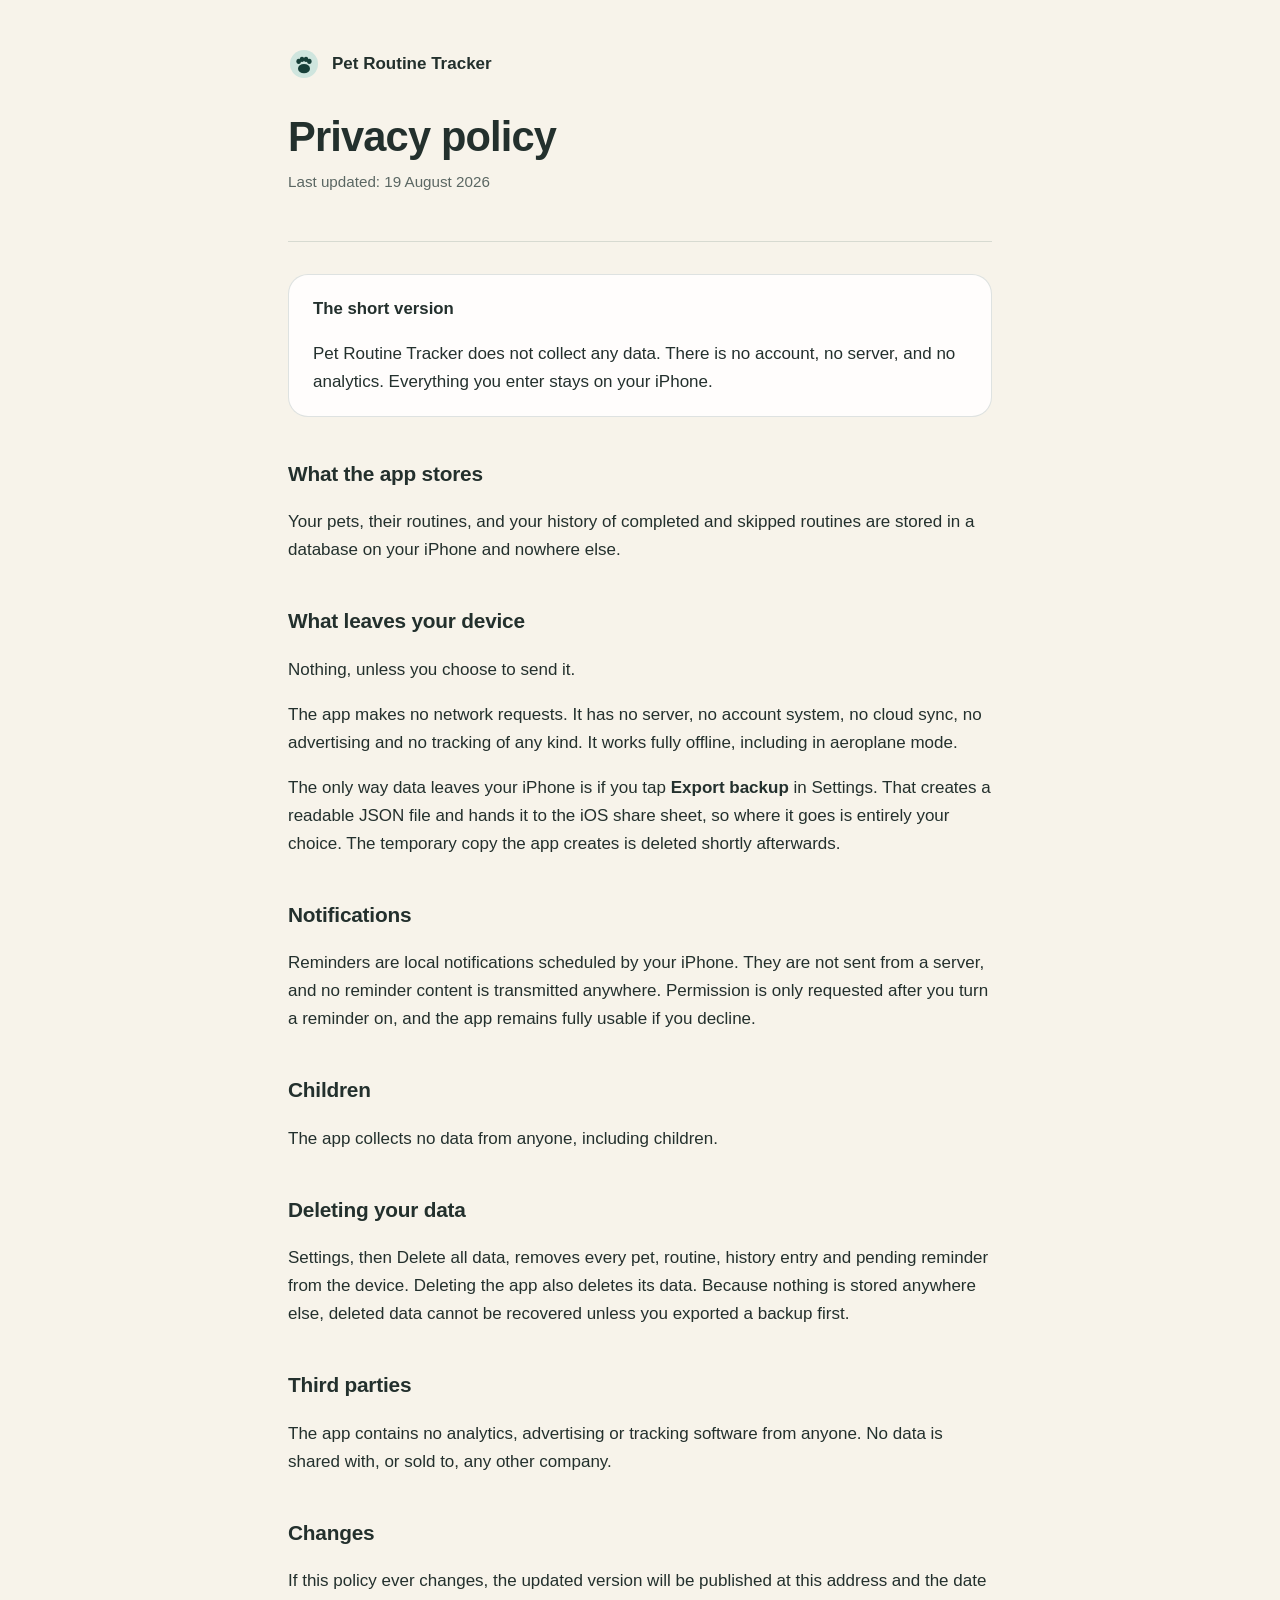
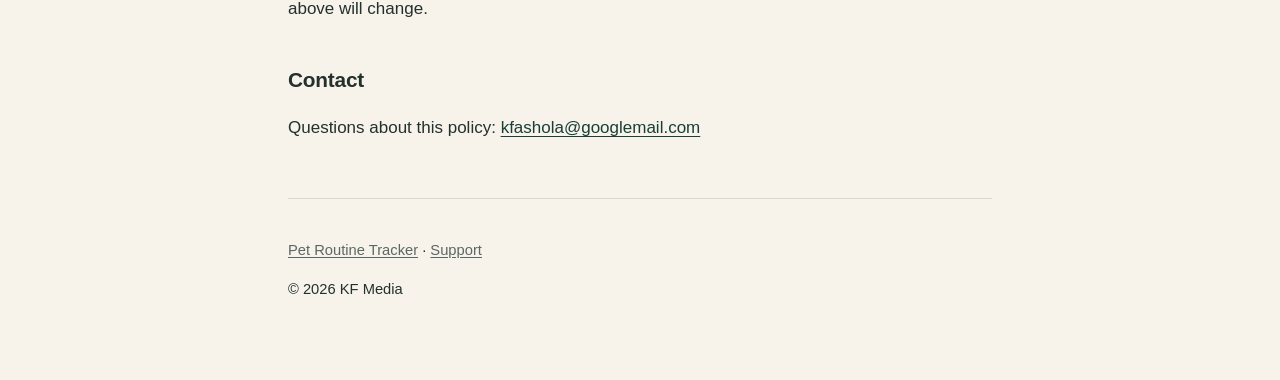
==== privacy.html @ 745506e7 "Add privacy policy and support pages for Pet Routine Tracker" ====
<!DOCTYPE html>
<html lang="en-GB">
<head>
<meta charset="utf-8">
<meta name="viewport" content="width=device-width, initial-scale=1">
<title>Privacy Policy | Pet Routine Tracker</title>
<meta name="description" content="Pet Routine Tracker does not collect any data. Everything stays on your iPhone.">
<link rel="stylesheet" href="style.css">
</head>
<body>
<div class="wrap">

<header>
  <a class="mark" href="./">
    <svg width="32" height="32" viewBox="0 0 48 48" role="img" aria-label="Pet Routine Tracker">
      <circle cx="24" cy="24" r="21" fill="#cfe5de"/>
      <ellipse cx="24" cy="31" rx="9" ry="7" fill="#173f38"/>
      <ellipse cx="16" cy="20" rx="3.4" ry="4" fill="#173f38"/>
      <ellipse cx="21" cy="17" rx="3.4" ry="4" fill="#173f38"/>
      <ellipse cx="27" cy="17" rx="3.4" ry="4" fill="#173f38"/>
      <ellipse cx="32" cy="20" rx="3.4" ry="4" fill="#173f38"/>
    </svg>
    <strong>Pet Routine Tracker</strong>
  </a>

  <h1>Privacy policy</h1>
  <p class="updated">Last updated: 19 August 2026</p>
</header>

<div class="card">
  <h3>The short version</h3>
  <p>
    Pet Routine Tracker does not collect any data. There is no account, no
    server, and no analytics. Everything you enter stays on your iPhone.
  </p>
</div>

<h2>What the app stores</h2>
<p>
  Your pets, their routines, and your history of completed and skipped
  routines are stored in a database on your iPhone and nowhere else.
</p>

<h2>What leaves your device</h2>
<p>Nothing, unless you choose to send it.</p>
<p>
  The app makes no network requests. It has no server, no account system, no
  cloud sync, no advertising and no tracking of any kind. It works fully
  offline, including in aeroplane mode.
</p>
<p>
  The only way data leaves your iPhone is if you tap <strong>Export
  backup</strong> in Settings. That creates a readable JSON file and hands
  it to the iOS share sheet, so where it goes is entirely your choice. The
  temporary copy the app creates is deleted shortly afterwards.
</p>

<h2>Notifications</h2>
<p>
  Reminders are local notifications scheduled by your iPhone. They are not
  sent from a server, and no reminder content is transmitted anywhere.
  Permission is only requested after you turn a reminder on, and the app
  remains fully usable if you decline.
</p>

<h2>Children</h2>
<p>The app collects no data from anyone, including children.</p>

<h2>Deleting your data</h2>
<p>
  Settings, then Delete all data, removes every pet, routine, history entry
  and pending reminder from the device. Deleting the app also deletes its
  data. Because nothing is stored anywhere else, deleted data cannot be
  recovered unless you exported a backup first.
</p>

<h2>Third parties</h2>
<p>
  The app contains no analytics, advertising or tracking software from
  anyone. No data is shared with, or sold to, any other company.
</p>

<h2>Changes</h2>
<p>
  If this policy ever changes, the updated version will be published at this
  address and the date above will change.
</p>

<h2>Contact</h2>
<p>
  Questions about this policy:
  <a href="mailto:kfashola@googlemail.com">kfashola@googlemail.com</a>
</p>

<footer>
  <p><a href="./">Pet Routine Tracker</a> &middot; <a href="support.html">Support</a></p>
  <p>&copy; 2026 KF Media</p>
</footer>

</div>
</body>
</html>
---- style.css ----
/* Pet Routine Tracker — shared page styling.
   Self-contained: no webfonts, no CDNs, no trackers. The app promises
   nothing phones home, and these pages keep that promise too. */

:root {
  --cream: #f7f3ea;
  --paper: #fffdfc;
  --forest: #173f38;
  --ink: #23302d;
  --muted: #5b6763;
  --seafoam: #cfe5de;
  --coral: #f27b5b;
  --hairline: rgba(23, 63, 56, 0.14);
}

* {
  box-sizing: border-box;
}

body {
  margin: 0;
  padding: 0 1.25rem 4rem;
  background: var(--cream);
  color: var(--ink);
  font: 17px/1.65 -apple-system, BlinkMacSystemFont, "Segoe UI", Roboto,
    Helvetica, Arial, sans-serif;
  -webkit-text-size-adjust: 100%;
  /* Never break words with a hyphen at the end of a line. */
  hyphens: none;
  -webkit-hyphens: none;
}

.wrap {
  max-width: 44rem;
  margin: 0 auto;
}

header {
  padding: 3rem 0 2rem;
  border-bottom: 1px solid var(--hairline);
  margin-bottom: 2rem;
}

.mark {
  display: inline-flex;
  align-items: center;
  gap: 0.75rem;
  text-decoration: none;
  color: inherit;
}

.mark svg {
  flex: none;
}

h1 {
  font-size: clamp(1.9rem, 5vw, 2.6rem);
  line-height: 1.15;
  letter-spacing: -0.02em;
  margin: 1.5rem 0 0.5rem;
}

h2 {
  font-size: 1.3rem;
  letter-spacing: -0.01em;
  margin: 2.5rem 0 0.6rem;
}

h3 {
  font-size: 1.05rem;
  margin: 1.75rem 0 0.35rem;
}

p,
li {
  color: var(--ink);
}

.lede {
  font-size: 1.15rem;
  color: var(--muted);
}

.updated {
  color: var(--muted);
  font-size: 0.95rem;
  margin-top: 0;
}

a {
  color: var(--forest);
  text-underline-offset: 0.15em;
}

a:hover {
  color: var(--coral);
}

.card {
  background: var(--paper);
  border: 1px solid var(--hairline);
  border-radius: 20px;
  padding: 1.25rem 1.5rem;
  margin: 1.25rem 0;
}

.card h3 {
  margin-top: 0;
}

.card p:last-child {
  margin-bottom: 0;
}

.pill {
  display: inline-block;
  background: var(--seafoam);
  color: var(--forest);
  border-radius: 999px;
  padding: 0.25rem 0.85rem;
  font-size: 0.9rem;
  font-weight: 600;
}

.links {
  display: flex;
  flex-wrap: wrap;
  gap: 0.75rem;
  margin: 2rem 0 0;
  padding: 0;
  list-style: none;
}

.links a {
  display: inline-block;
  background: var(--forest);
  color: var(--paper);
  text-decoration: none;
  border-radius: 14px;
  padding: 0.7rem 1.15rem;
  font-weight: 600;
}

.links a:hover {
  background: #0f2f2a;
  color: var(--paper);
}

footer {
  margin-top: 3.5rem;
  padding-top: 1.5rem;
  border-top: 1px solid var(--hairline);
  color: var(--muted);
  font-size: 0.92rem;
}

footer a {
  color: var(--muted);
}

@media (prefers-color-scheme: dark) {
  :root {
    --cream: #121a18;
    --paper: #1b2523;
    --forest: #8fd3c1;
    --ink: #edf2ef;
    --muted: #a6b3ae;
    --seafoam: #2f4e47;
    --hairline: rgba(153, 196, 183, 0.18);
  }

  .links a {
    background: var(--forest);
    color: #0c1917;
  }

  .links a:hover {
    background: #a8ddcf;
    color: #0c1917;
  }
}
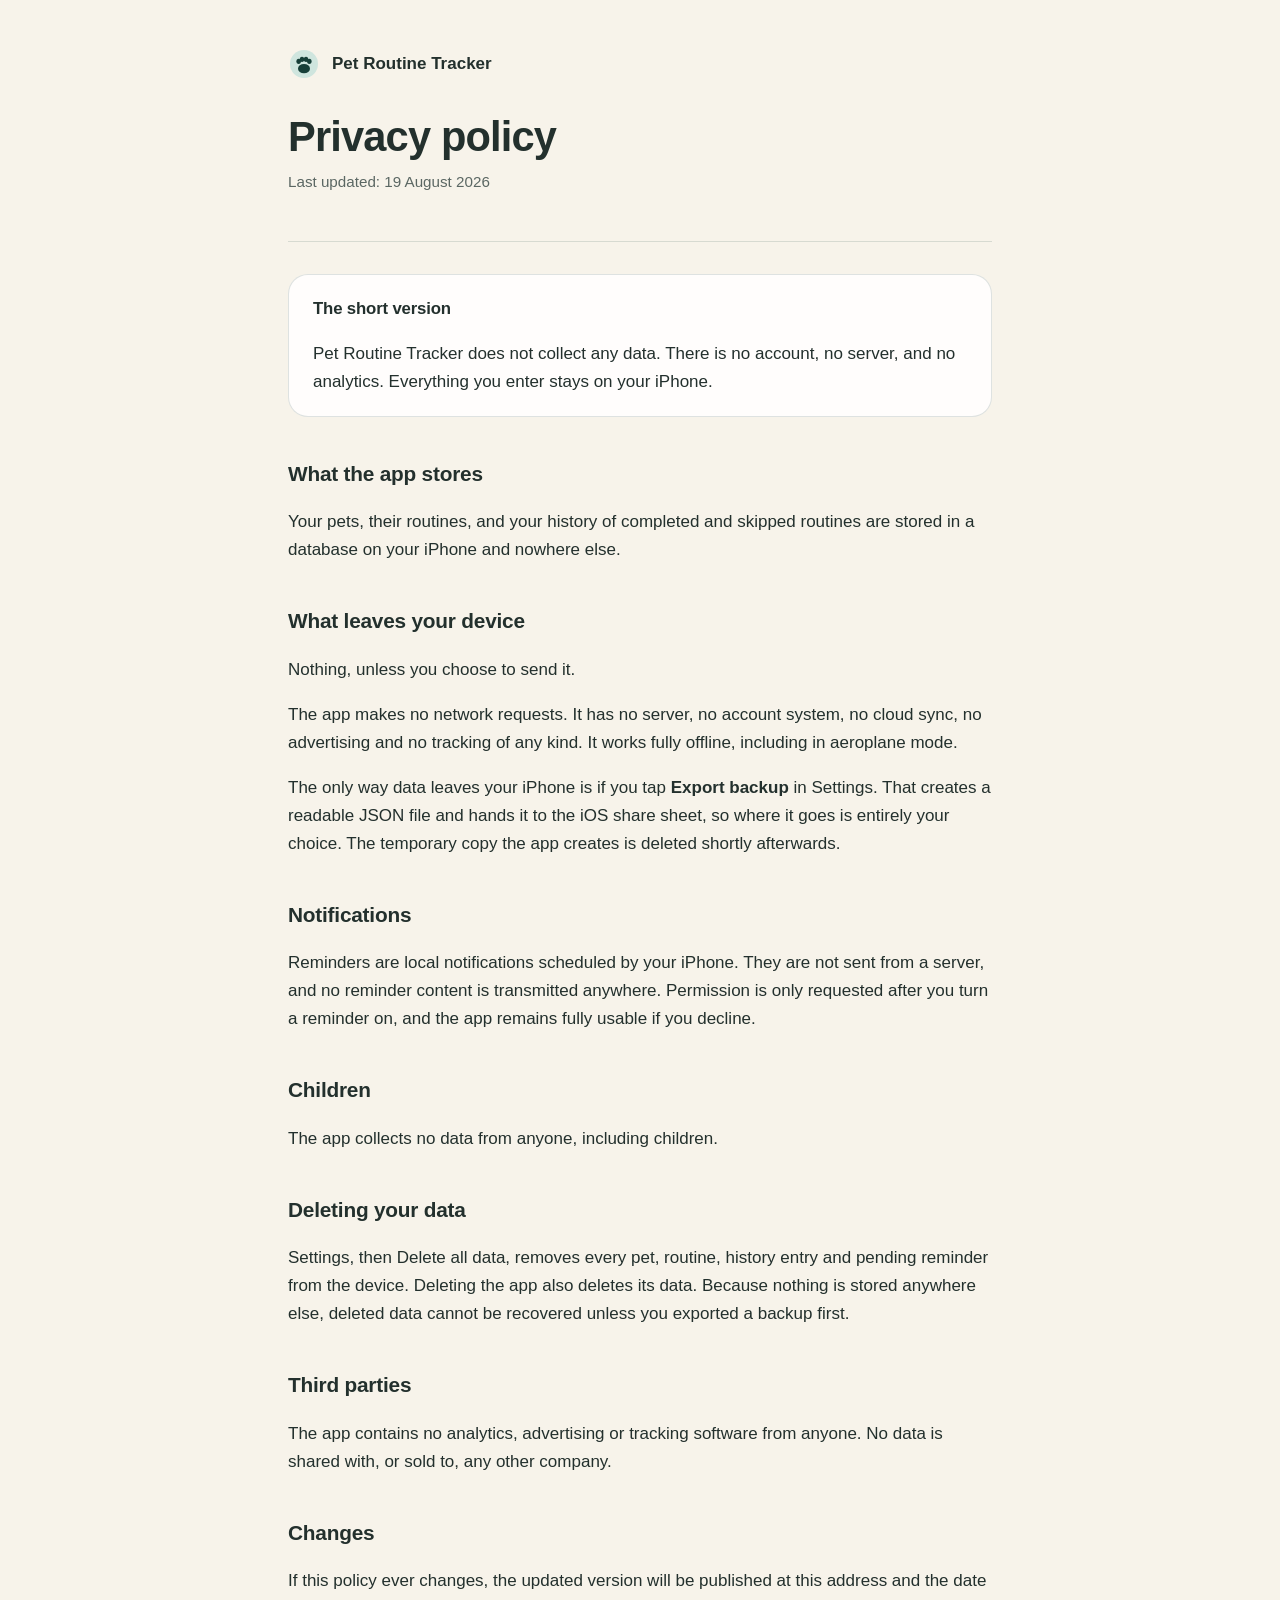
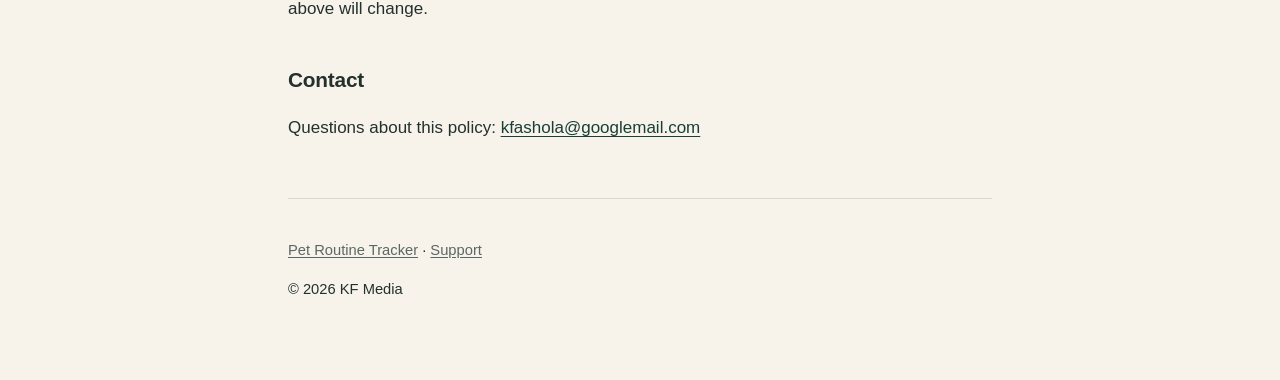
==== commit e36eff71: "Accessibility, share tags and App Store link Adds a skip link and main landmark, fixes heading order" ====
--- a/privacy.html
+++ b/privacy.html
@@ -5,14 +5,22 @@
 <meta name="viewport" content="width=device-width, initial-scale=1">
 <title>Privacy Policy | Pet Routine Tracker</title>
 <meta name="description" content="Pet Routine Tracker does not collect any data. Everything stays on your iPhone.">
+<link rel="canonical" href="https://kdevelopment2026.github.io/pet-routine-tracker/privacy.html">
+<meta name="apple-itunes-app" content="app-id=6803073757">
+<meta property="og:type" content="website">
+<meta property="og:title" content="Privacy Policy | Pet Routine Tracker">
+<meta property="og:description" content="Pet Routine Tracker does not collect any data. Everything stays on your iPhone.">
+<meta property="og:url" content="https://kdevelopment2026.github.io/pet-routine-tracker/privacy.html">
+<link rel="icon" href="data:image/svg+xml,%3Csvg xmlns=%27http://www.w3.org/2000/svg%27 viewBox=%270 0 48 48%27%3E%3Ccircle cx=%2724%27 cy=%2724%27 r=%2721%27 fill=%27%23cfe5de%27/%3E%3Cellipse cx=%2724%27 cy=%2731%27 rx=%279%27 ry=%277%27 fill=%27%23173f38%27/%3E%3Cellipse cx=%2716%27 cy=%2720%27 rx=%273.4%27 ry=%274%27 fill=%27%23173f38%27/%3E%3Cellipse cx=%2721%27 cy=%2717%27 rx=%273.4%27 ry=%274%27 fill=%27%23173f38%27/%3E%3Cellipse cx=%2727%27 cy=%2717%27 rx=%273.4%27 ry=%274%27 fill=%27%23173f38%27/%3E%3Cellipse cx=%2732%27 cy=%2720%27 rx=%273.4%27 ry=%274%27 fill=%27%23173f38%27/%3E%3C/svg%3E">
 <link rel="stylesheet" href="style.css">
 </head>
 <body>
+<a class="skip" href="#main">Skip to content</a>
 <div class="wrap">
 
 <header>
   <a class="mark" href="./">
-    <svg width="32" height="32" viewBox="0 0 48 48" role="img" aria-label="Pet Routine Tracker">
+    <svg width="32" height="32" viewBox="0 0 48 48" aria-hidden="true" focusable="false">
       <circle cx="24" cy="24" r="21" fill="#cfe5de"/>
       <ellipse cx="24" cy="31" rx="9" ry="7" fill="#173f38"/>
       <ellipse cx="16" cy="20" rx="3.4" ry="4" fill="#173f38"/>
@@ -27,8 +35,10 @@
   <p class="updated">Last updated: 19 August 2026</p>
 </header>
 
+<main id="main">
+
 <div class="card">
-  <h3>The short version</h3>
+  <h2>The short version</h2>
   <p>
     Pet Routine Tracker does not collect any data. There is no account, no
     server, and no analytics. Everything you enter stays on your iPhone.
@@ -92,6 +102,8 @@
   <a href="mailto:kfashola@googlemail.com">kfashola@googlemail.com</a>
 </p>
 
+</main>
+
 <footer>
   <p><a href="./">Pet Routine Tracker</a> &middot; <a href="support.html">Support</a></p>
   <p>&copy; 2026 KF Media</p>
--- a/style.css
+++ b/style.css
@@ -93,7 +93,30 @@
 }
 
 a:hover {
-  color: var(--coral);
+  /* Darker than the brand coral so hovered links keep 4.5:1 on cream. */
+  color: #b4472b;
+}
+
+a:focus-visible {
+  outline: 3px solid var(--forest);
+  outline-offset: 3px;
+  border-radius: 4px;
+}
+
+.skip {
+  position: absolute;
+  left: 1rem;
+  top: -4rem;
+  z-index: 1;
+  background: var(--forest);
+  color: var(--paper);
+  padding: 0.6rem 1rem;
+  border-radius: 12px;
+  font-weight: 600;
+}
+
+.skip:focus {
+  top: 1rem;
 }
 
 .card {
@@ -104,8 +127,13 @@
   margin: 1.25rem 0;
 }
 
+.card h2,
 .card h3 {
   margin-top: 0;
+}
+
+.card h2 {
+  font-size: 1.05rem;
 }
 
 .card p:last-child {
@@ -178,4 +206,12 @@
     background: #a8ddcf;
     color: #0c1917;
   }
-}
+
+  a:hover {
+    color: var(--coral);
+  }
+
+  .skip {
+    color: #0c1917;
+  }
+}
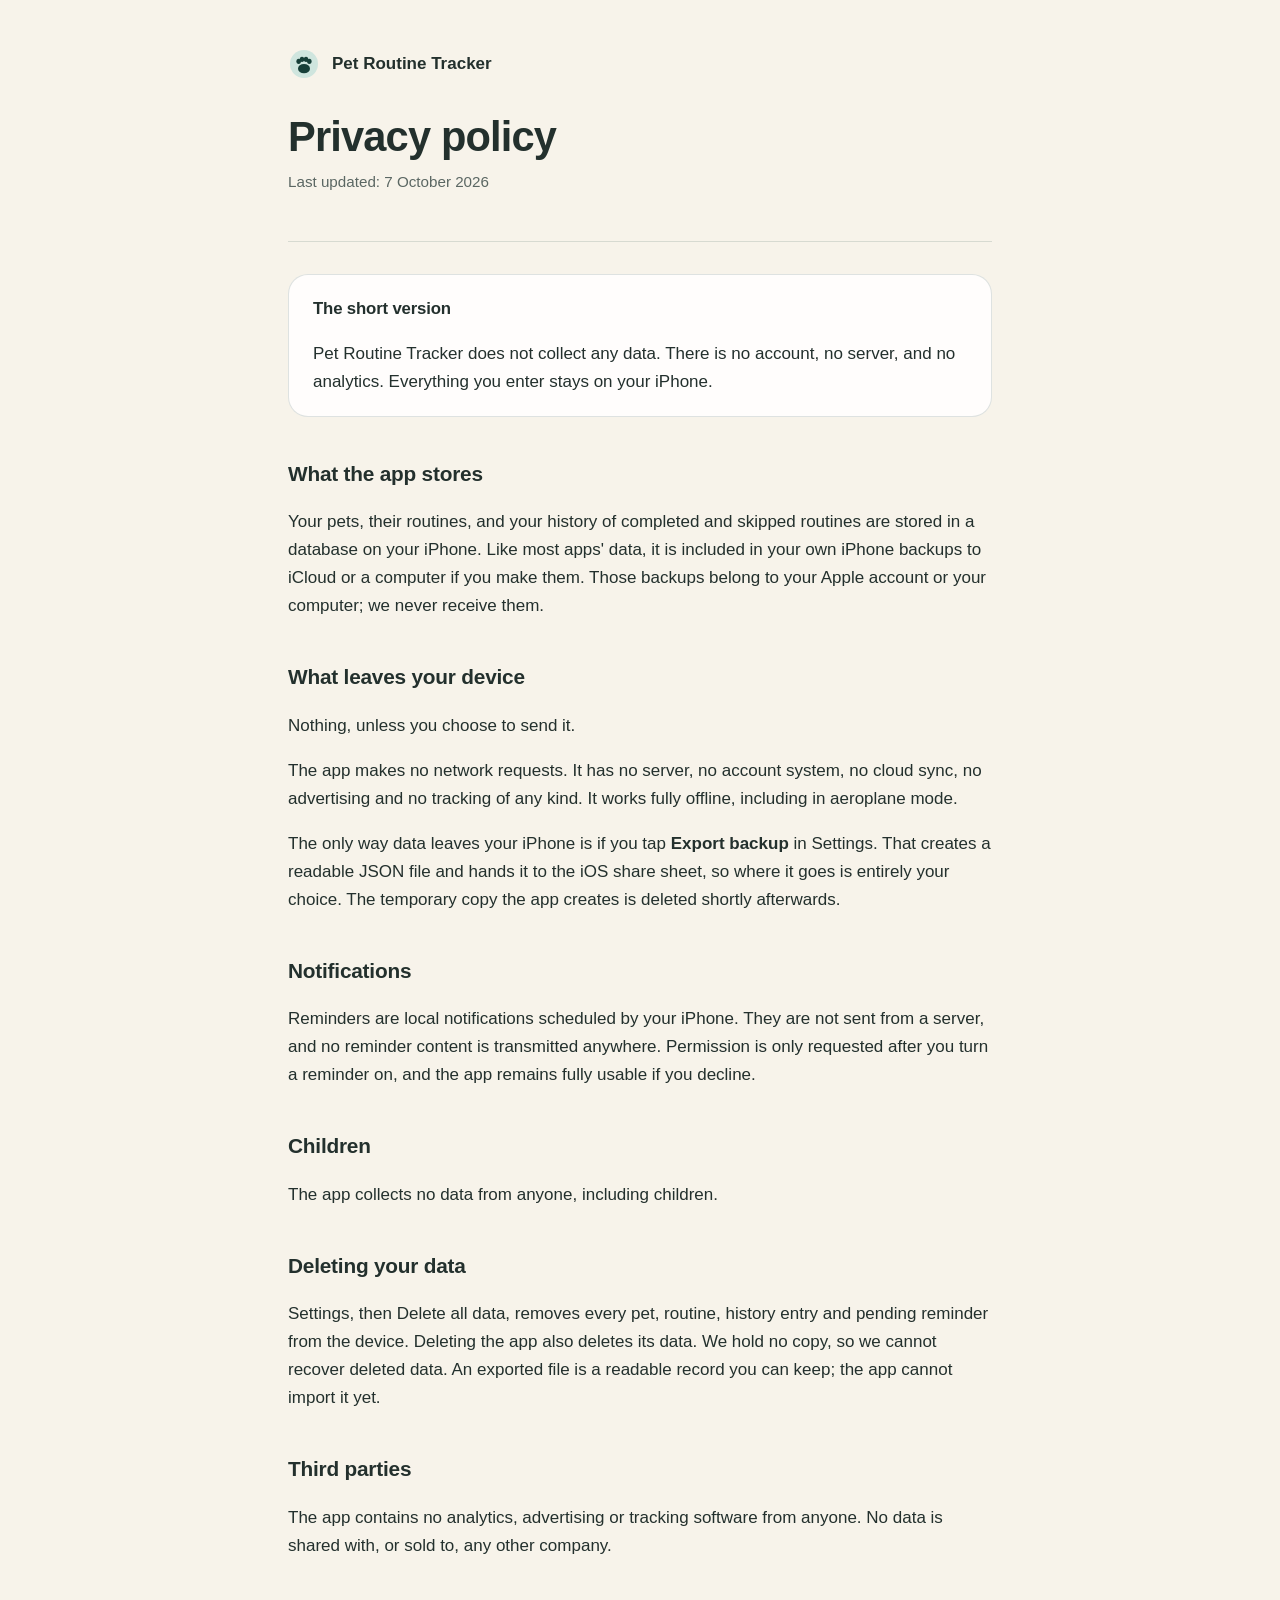
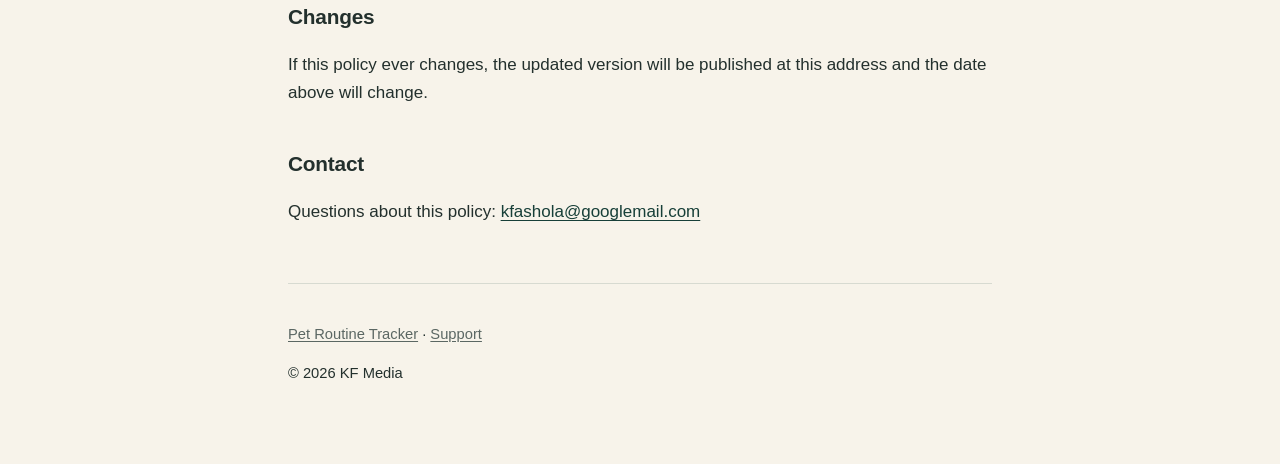
==== commit f190b9dc: "Clarify device backups and export in privacy and support pages Co-Authored-By: Claude Opus 5.5 (1M c" ====
--- a/privacy.html
+++ b/privacy.html
@@ -32,7 +32,7 @@
   </a>
 
   <h1>Privacy policy</h1>
-  <p class="updated">Last updated: 19 August 2026</p>
+  <p class="updated">Last updated: 7 October 2026</p>
 </header>
 
 <main id="main">
@@ -48,7 +48,10 @@
 <h2>What the app stores</h2>
 <p>
   Your pets, their routines, and your history of completed and skipped
-  routines are stored in a database on your iPhone and nowhere else.
+  routines are stored in a database on your iPhone. Like most apps' data,
+  it is included in your own iPhone backups to iCloud or a computer if you
+  make them. Those backups belong to your Apple account or your computer;
+  we never receive them.
 </p>
 
 <h2>What leaves your device</h2>
@@ -80,8 +83,8 @@
 <p>
   Settings, then Delete all data, removes every pet, routine, history entry
   and pending reminder from the device. Deleting the app also deletes its
-  data. Because nothing is stored anywhere else, deleted data cannot be
-  recovered unless you exported a backup first.
+  data. We hold no copy, so we cannot recover deleted data. An exported
+  file is a readable record you can keep; the app cannot import it yet.
 </p>
 
 <h2>Third parties</h2>
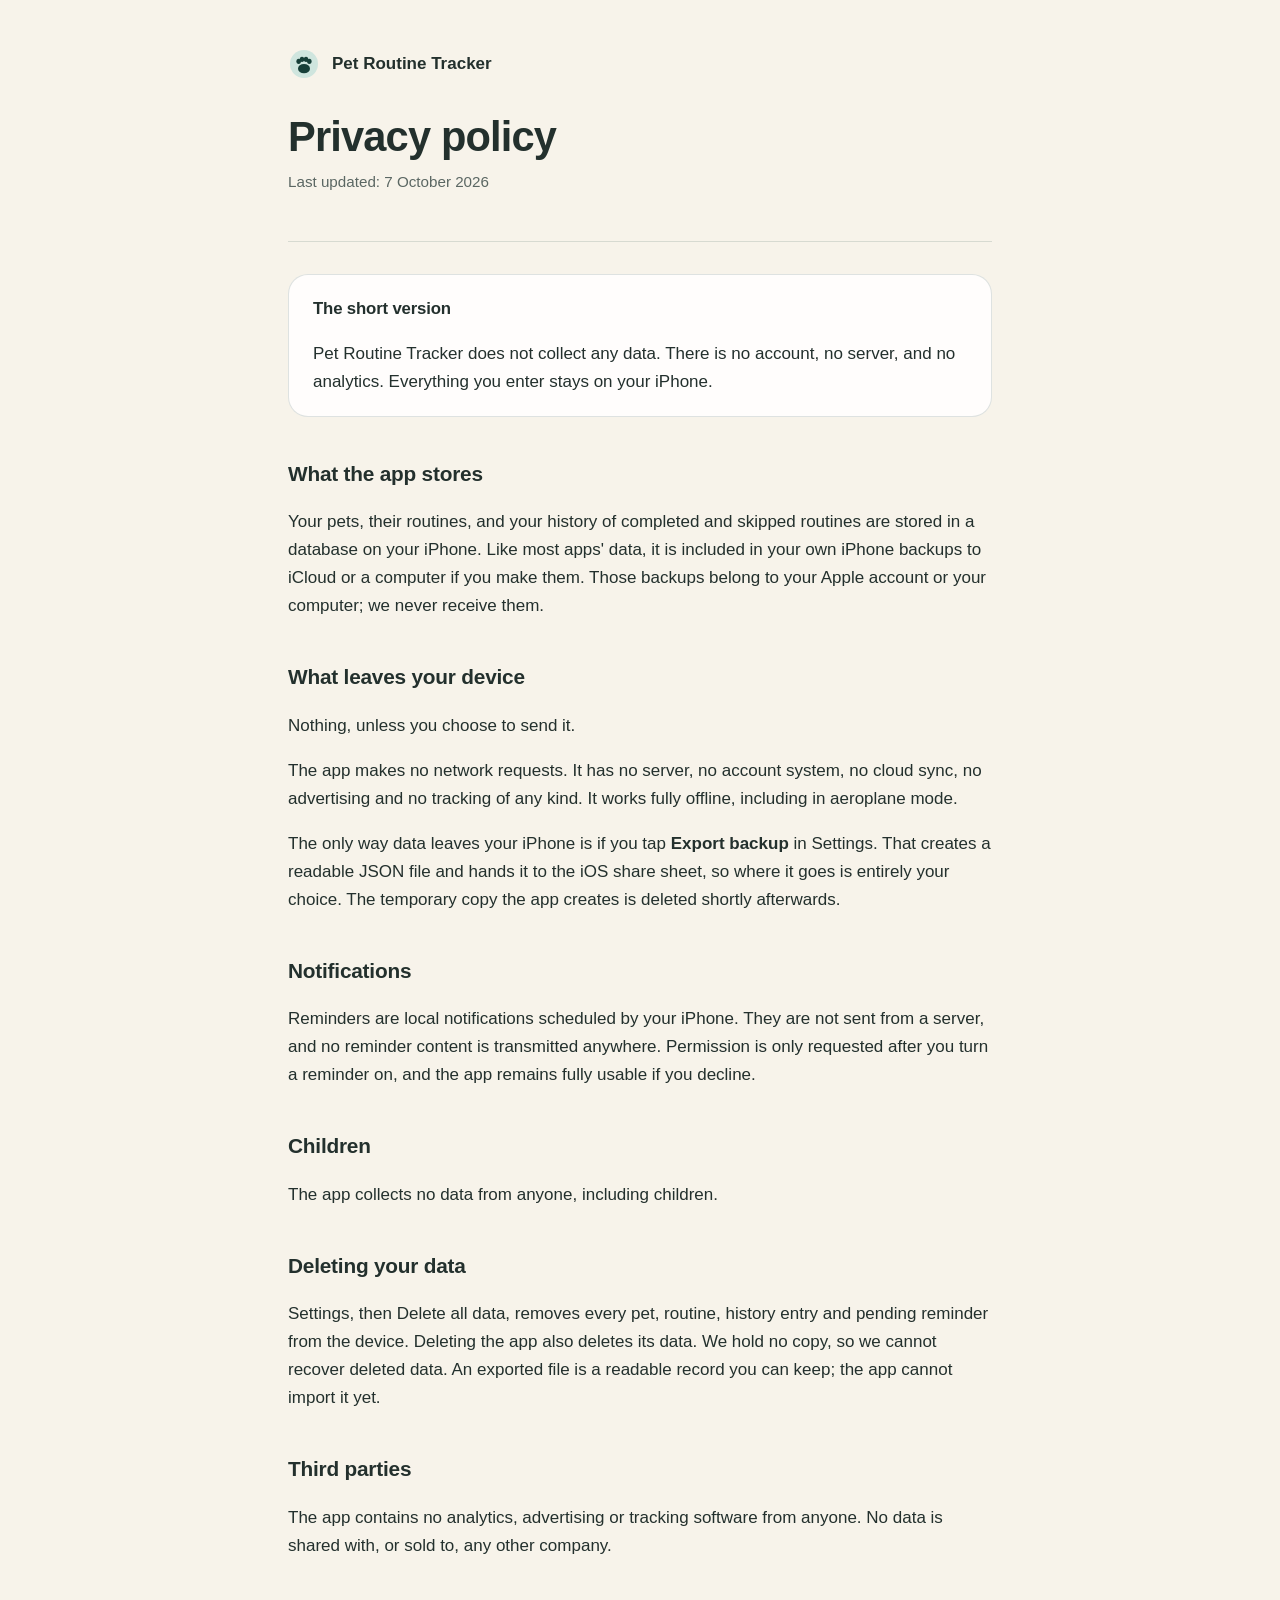
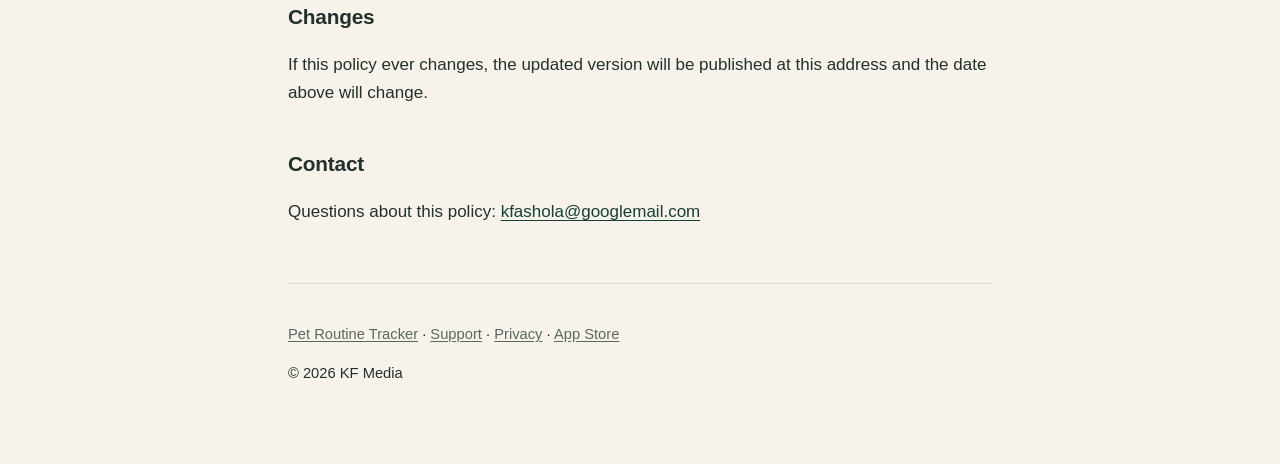
==== commit 22c66615: "Improve search visibility: meta, structured data, FAQ, sitemap - index: search-intent title and desc" ====
--- a/privacy.html
+++ b/privacy.html
@@ -3,14 +3,23 @@
 <head>
 <meta charset="utf-8">
 <meta name="viewport" content="width=device-width, initial-scale=1">
-<title>Privacy Policy | Pet Routine Tracker</title>
-<meta name="description" content="Pet Routine Tracker does not collect any data. Everything stays on your iPhone.">
+<title>Privacy Policy | Pet Routine Tracker for iPhone</title>
+<meta name="description" content="Pet Routine Tracker collects no data: no account, no analytics, no ads. Your pets, routines and history stay on your iPhone. Read the full policy.">
 <link rel="canonical" href="https://kdevelopment2026.github.io/pet-routine-tracker/privacy.html">
 <meta name="apple-itunes-app" content="app-id=6803073757">
 <meta property="og:type" content="website">
-<meta property="og:title" content="Privacy Policy | Pet Routine Tracker">
-<meta property="og:description" content="Pet Routine Tracker does not collect any data. Everything stays on your iPhone.">
+<meta property="og:site_name" content="Pet Routine Tracker">
+<meta property="og:locale" content="en_GB">
+<meta property="og:title" content="Privacy Policy | Pet Routine Tracker for iPhone">
+<meta property="og:description" content="Pet Routine Tracker collects no data: no account, no analytics, no ads. Your pets, routines and history stay on your iPhone. Read the full policy.">
 <meta property="og:url" content="https://kdevelopment2026.github.io/pet-routine-tracker/privacy.html">
+<meta property="og:image" content="https://kdevelopment2026.github.io/pet-routine-tracker/assets/og-image.png">
+<meta property="og:image:width" content="1200">
+<meta property="og:image:height" content="630">
+<meta name="twitter:card" content="summary_large_image">
+<meta name="twitter:title" content="Privacy Policy | Pet Routine Tracker for iPhone">
+<meta name="twitter:description" content="Pet Routine Tracker collects no data: no account, no analytics, no ads. Your pets, routines and history stay on your iPhone. Read the full policy.">
+<meta name="twitter:image" content="https://kdevelopment2026.github.io/pet-routine-tracker/assets/og-image.png">
 <link rel="icon" href="data:image/svg+xml,%3Csvg xmlns=%27http://www.w3.org/2000/svg%27 viewBox=%270 0 48 48%27%3E%3Ccircle cx=%2724%27 cy=%2724%27 r=%2721%27 fill=%27%23cfe5de%27/%3E%3Cellipse cx=%2724%27 cy=%2731%27 rx=%279%27 ry=%277%27 fill=%27%23173f38%27/%3E%3Cellipse cx=%2716%27 cy=%2720%27 rx=%273.4%27 ry=%274%27 fill=%27%23173f38%27/%3E%3Cellipse cx=%2721%27 cy=%2717%27 rx=%273.4%27 ry=%274%27 fill=%27%23173f38%27/%3E%3Cellipse cx=%2727%27 cy=%2717%27 rx=%273.4%27 ry=%274%27 fill=%27%23173f38%27/%3E%3Cellipse cx=%2732%27 cy=%2720%27 rx=%273.4%27 ry=%274%27 fill=%27%23173f38%27/%3E%3C/svg%3E">
 <link rel="stylesheet" href="style.css">
 </head>
@@ -108,7 +117,9 @@
 </main>
 
 <footer>
-  <p><a href="./">Pet Routine Tracker</a> &middot; <a href="support.html">Support</a></p>
+  <nav aria-label="Site">
+    <p><a href="./">Pet Routine Tracker</a> &middot; <a href="support.html">Support</a> &middot; <a href="privacy.html" aria-current="page">Privacy</a> &middot; <a href="https://apps.apple.com/gb/app/pet-routine-tracker-care-log/id6803073757">App Store</a></p>
+  </nav>
   <p>&copy; 2026 KF Media</p>
 </footer>
 
--- a/style.css
+++ b/style.css
@@ -215,3 +215,7 @@
     color: #0c1917;
   }
 }
+
+.links.hero {
+  margin-top: 1.25rem;
+}
